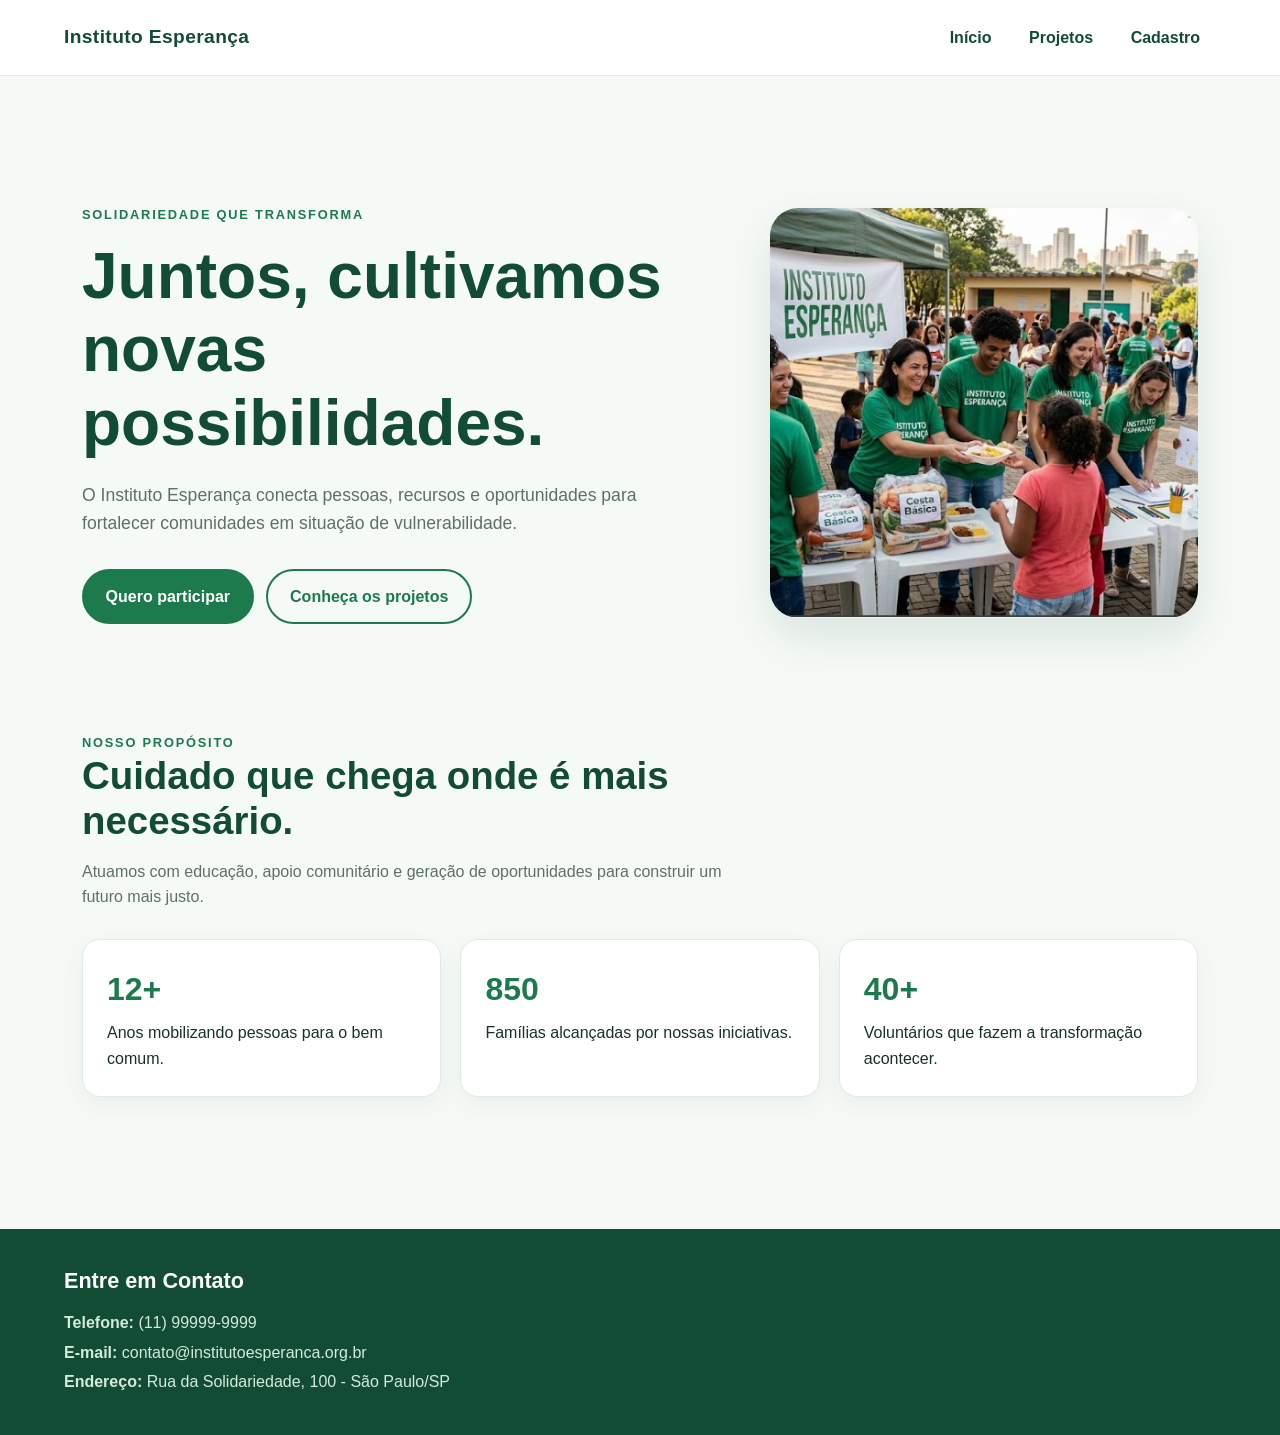
==== HTML/Index.html @ f422b2d6 "Subindo o projeto" ====
<!DOCTYPE html>
<html lang="pt-BR">
<head>
    <meta charset="UTF-8">
    <meta name="viewport" content="width=device-width, initial-scale=1.0">
    <title>Página inicial - Instituto Esperança</title>
    <link rel="stylesheet" href="../CSS/Estilo.css">
</head>
<body>
  <!-- A navegação é repetida nas páginas para manter o usuário sempre orientado. -->
  <nav class="nav" aria-label="Navegação principal">
      <a class="brand" href="Index.html">Instituto Esperança</a>
      <ul class="nav-list">
          <li><a href="Index.html">Início</a></li>
          <li><a href="Projetos.html">Projetos</a></li>
          <li><a href="Cadastro.html">Cadastro</a></li>
      </ul>
  </nav>
  <main class="page-shell">
      <!-- Hero apresenta a proposta do projeto e oferece os dois principais caminhos. -->
      <section class="hero">
          <div class="hero-copy">
              <span class="eyebrow">Solidariedade que transforma</span>
              <h1>Juntos, cultivamos novas possibilidades.</h1>
              <p>O Instituto Esperança conecta pessoas, recursos e oportunidades para fortalecer comunidades em situação de vulnerabilidade.</p>
              <div class="hero-actions">
                  <a class="button" href="Cadastro.html">Quero participar</a>
                  <a class="button secondary" href="Projetos.html">Conheça os projetos</a>
              </div>
          </div>
          <img class="hero-image" src="../images/ong.jpg" alt="Voluntários do Instituto Esperança realizando uma ação social">
      </section>

      <!-- Indicadores resumem o impacto e tornam a missão mais concreta para o visitante. -->
      <section class="section" aria-labelledby="missao">
          <div class="section-heading">
              <span class="eyebrow">Nosso propósito</span>
              <h2 id="missao">Cuidado que chega onde é mais necessário.</h2>
              <p>Atuamos com educação, apoio comunitário e geração de oportunidades para construir um futuro mais justo.</p>
          </div>
          <div class="about-grid">
              <article class="about-card"><strong>12+</strong><p>Anos mobilizando pessoas para o bem comum.</p></article>
              <article class="about-card"><strong>850</strong><p>Famílias alcançadas por nossas iniciativas.</p></article>
              <article class="about-card"><strong>40+</strong><p>Voluntários que fazem a transformação acontecer.</p></article>
          </div>
      </section>
  </main>
  <!-- O rodapé concentra os canais de contato institucionais. -->
  <footer class="footer">
     <section id="contato">
        <h2>Entre em Contato</h2>

        <p><strong>Telefone:</strong> (11) 99999-9999</p>
        <p><strong>E-mail:</strong> contato@institutoesperanca.org.br</p>
        <p><strong>Endereço:</strong> Rua da Solidariedade, 100 - São Paulo/SP</p>
    </section> 
    </footer>
  <script type="module" src="../scripts/main.js"></script>
</body>
</html>
---- CSS/Estilo.css ----
/* Variáveis centralizam a identidade visual para alterar o tema em um único lugar. */
:root {
    --green-900: #124c35;
    --green-700: #1d7a4d;
    --green-500: #2f9e63;
    --green-100: #e8f5ed;
    --cream: #f6faf7;
    --ink: #183229;
    --muted: #5e7168;
    --white: #ffffff;
    --shadow: 0 18px 45px rgba(18, 76, 53, 0.12);
}

/* Reset remove diferenças padrão do navegador e facilita o controle do layout. */
* {
    box-sizing: border-box;
    margin: 0;
    padding: 0;
}

html {
    scroll-behavior: smooth;
}

body {
    background: var(--cream);
    color: var(--ink);
    font-family: Arial, sans-serif;
    line-height: 1.6;
}

a {
    color: inherit;
}

.nav {
    /* Sticky mantém a navegação acessível durante a rolagem da página. */
    align-items: center;
    background: var(--white);
    border-bottom: 1px solid #dbece1;
    display: flex;
    justify-content: space-between;
    min-height: 76px;
    padding: 0 clamp(1.25rem, 5vw, 5rem);
    position: sticky;
    top: 0;
    z-index: 10;
}

.nav,
.footer {
    column-gap: clamp(1rem, 3vw, 3rem);
}

.brand {
    color: var(--green-900);
    font-size: 1.2rem;
    font-weight: 700;
    letter-spacing: .02em;
    text-decoration: none;
}

.nav-list {
    align-items: center;
    display: flex;
    gap: .35rem;
    list-style: none;
}

.nav-list a {
    border-radius: 999px;
    color: var(--green-900);
    display: block;
    font-weight: 700;
    padding: .65rem 1rem;
    text-decoration: none;
    transition: background .2s ease, color .2s ease;
}

.nav-list a:hover,
.nav-list a:focus-visible {
    /* O mesmo destaque atende mouse e teclado, melhorando a acessibilidade. */
    background: var(--green-100);
    color: var(--green-700);
}

.page-shell {
    /* A grade base de 12 colunas organiza todas as áreas macrossociais do site. */
    display: grid;
    gap: 0 clamp(1rem, 2.5vw, 2.5rem);
    grid-template-columns: repeat(12, minmax(0, 1fr));
    margin: 0 auto;
    max-width: 1180px;
    padding: clamp(2.5rem, 6vw, 5.5rem) clamp(1.25rem, 5vw, 2rem);
}

.hero {
    /* O hero ocupa as 12 colunas, dividindo texto e imagem em 7/5. */
    align-items: center;
    display: grid;
    gap: clamp(2rem, 5vw, 5rem);
    grid-column: 1 / -1;
    grid-template-columns: repeat(12, minmax(0, 1fr));
    min-height: 520px;
}

.hero-copy {
    grid-column: span 7;
}

.hero-image {
    grid-column: span 5;
}

.eyebrow {
    color: var(--green-700);
    font-size: .8rem;
    font-weight: 700;
    letter-spacing: .14em;
    text-transform: uppercase;
}

h1, h2, h3 {
    color: var(--green-900);
    line-height: 1.15;
}

h1 {
    font-size: clamp(2.4rem, 5vw, 4.6rem);
    margin: .8rem 0 1.25rem;
}

h2 {
    font-size: clamp(1.8rem, 3vw, 2.6rem);
    margin-bottom: 1rem;
}

h3 {
    font-size: 1.2rem;
    margin-bottom: .55rem;
}

.hero-copy p,
.section-heading p,
.about-copy p,
.project-card p,
.participation p {
    color: var(--muted);
}

.hero-copy p {
    font-size: 1.1rem;
    max-width: 600px;
}

.hero-actions {
    display: flex;
    flex-wrap: wrap;
    gap: .8rem;
    margin-top: 2rem;
}

.button {
    /* Links com aparência de botão mantêm a navegação simples e sem JavaScript. */
    background: var(--green-700);
    border: 2px solid var(--green-700);
    border-radius: 999px;
    color: var(--white);
    display: inline-block;
    font-weight: 700;
    padding: .8rem 1.35rem;
    text-decoration: none;
    transition: background .2s ease, transform .2s ease;
}

.button:hover,
.button:focus-visible {
    background: var(--green-900);
    border-color: var(--green-900);
    transform: translateY(-2px);
}

.button:focus,
button:focus {
    outline: 3px solid var(--green-500);
    outline-offset: 2px;
}

.button:active,
button:active {
    transform: scale(.98);
}

button:disabled,
.button[aria-disabled="true"] {
    cursor: not-allowed;
    opacity: .5;
}

.button.secondary {
    background: transparent;
    color: var(--green-700);
}

.hero-image {
    border-radius: 28px;
    box-shadow: var(--shadow);
    height: 410px;
    object-fit: cover;
    width: 100%;
}

.section {
    grid-column: 1 / -1;
    padding: 3.5rem 0;
}

.section-heading {
    margin-bottom: 1.8rem;
    max-width: 680px;
}

.page-shell > .section-heading {
    grid-column: 1 / -1;
    width: 100%;
}

.about-grid,
.project-grid {
    /* Cards repetíveis permitem adicionar novos conteúdos sem mudar a estrutura visual. */
    display: grid;
    gap: 1.2rem;
    grid-template-columns: repeat(12, minmax(0, 1fr));
}

.about-card,
.project-card,
.contact-card {
    background: var(--white);
    border: 1px solid #dbece1;
    border-radius: 18px;
    box-shadow: 0 8px 24px rgba(18, 76, 53, .06);
    padding: 1.5rem;
}

.about-card,
.project-card {
    grid-column: span 4;
}

.about-card strong {
    color: var(--green-700);
    display: block;
    font-size: 2rem;
    margin-bottom: .35rem;
}

.project-grid {
    grid-template-columns: repeat(12, minmax(0, 1fr));
}

.project-card {
    border-top: 4px solid var(--green-500);
}

.badge {
    background: var(--green-100);
    border-radius: 999px;
    color: var(--green-700);
    display: inline-block;
    font-size: .75rem;
    font-weight: 700;
    margin-bottom: .8rem;
    padding: .3rem .7rem;
}

.badge-success {
    background: var(--green-700);
    color: var(--white);
}

.badge-warning {
    background: var(--green-500);
    color: var(--white);
}

.badge-info {
    background: var(--green-100);
    color: var(--green-700);
}

.project-card p {
    font-size: .96rem;
}

.participation {
    background: var(--green-900);
    border-radius: 24px;
    color: var(--white);
    margin-top: 2rem;
    padding: clamp(1.5rem, 4vw, 3rem);
}

.participation {
    grid-column: 1 / -1;
}

.participation h2,
.participation p {
    color: var(--white);
}

.participation .button {
    background: var(--white);
    border-color: var(--white);
    color: var(--green-900);
    margin-top: 1.2rem;
}

.footer {
    display: grid;
    grid-template-columns: repeat(12, minmax(0, 1fr));
    background: var(--green-900);
    color: var(--white);
    padding: 2.5rem max(1.25rem, 5vw);
}

.footer section {
    grid-column: 1 / -1;
}

.footer h2,
.footer p {
    color: var(--white);
}

.footer h2 {
    font-size: 1.35rem;
}

.footer p {
    color: #d5eadc;
    margin-top: .25rem;
}

.mainCadastro {
    /* O formulário usa o mesmo sistema de cores, sombras e bordas das outras páginas. */
    background: var(--white);
    border: 1px solid #dbece1;
    border-radius: 22px;
    box-shadow: var(--shadow);
    display: grid;
    gap: 0 clamp(1rem, 2.5vw, 2.5rem);
    grid-template-columns: repeat(12, minmax(0, 1fr));
    margin: clamp(2rem, 5vw, 4rem) auto;
    max-width: 900px;
    padding: clamp(1.4rem, 4vw, 3rem);
}

.mainCadastro > h1,
.mainCadastro > p,
.mainCadastro > .form-feedback,
.mainCadastro > form {
    grid-column: 1 / -1;
}

.mainCadastro h1 {
    font-size: clamp(2rem, 4vw, 3rem);
    text-align: center;
}

.mainCadastro > p {
    color: var(--muted);
    margin: .8rem auto 2rem;
    max-width: 620px;
    text-align: center;
}

fieldset {
    background: var(--cream);
    border: 1px solid #dbece1;
    border-radius: 14px;
    margin-bottom: 1.25rem;
    padding: clamp(1rem, 3vw, 1.5rem);
}

legend {
    color: var(--green-700);
    font-weight: 700;
    padding: 0 .5rem;
}

form {
    display: flex;
    flex-direction: column;
}

label {
    font-weight: 700;
    margin: .7rem 0 .35rem;
}

input,
select {
    /* font: inherit mantém os campos coerentes com a tipografia do restante do site. */
    background: var(--white);
    border: 1px solid #b9cec1;
    border-radius: 9px;
    color: var(--ink);
    font: inherit;
    padding: .75rem .85rem;
    width: 100%;
}

input:focus,
select:focus {
    border-color: var(--green-500);
    box-shadow: 0 0 0 3px rgba(47, 158, 99, .18);
    outline: none;
}

input:valid,
select:valid {
    border-color: var(--green-700);
}

input:invalid,
select:invalid {
    border-color: #b94a48;
}

input:focus:valid,
input:focus:invalid,
select:focus:valid,
select:focus:invalid {
    border-color: var(--green-500);
}

.radio-group {
    display: flex;
    flex-wrap: wrap;
    gap: 1.5rem;
}

.radio-group label {
    align-items: center;
    display: flex;
    gap: .5rem;
}

.radio-group input {
    accent-color: var(--green-700);
    width: auto;
}

.buttons {
    display: flex;
    flex-wrap: wrap;
    gap: .8rem;
    justify-content: center;
    margin-top: .5rem;
}

button {
    background: var(--green-700);
    border: 0;
    border-radius: 999px;
    color: var(--white);
    cursor: pointer;
    font: inherit;
    font-weight: 700;
    padding: .8rem 1.5rem;
}

button:hover:not(:disabled) {
    background: var(--green-900);
}

button[type="submit"] {
    background: var(--green-700);
    color: var(--white);
}

button[type="submit"]:hover {
    background: var(--green-900);
}

button[type="reset"] {
    background: #e7f0ea;
    color: var(--green-900);
}

button[type="submit"]:hover,
button[type="reset"]:hover {
    background: var(--green-900);
    color: var(--white);
}

.form-feedback {
    /* Fica oculto até o JavaScript adicionar a classe .visible após o envio válido. */
    background: var(--green-100);
    border-radius: 10px;
    color: var(--green-900);
    display: none;
    margin-bottom: 1.25rem;
    padding: .9rem 1rem;
}

.form-feedback.visible {
    display: block;
}

.alert,
.toast {
    border-radius: 12px;
    padding: 1rem 1.1rem;
}

.alert {
    margin: 1rem 0;
}

.alert-success,
.toast-success {
    background: var(--green-100);
    border: 1px solid var(--green-500);
    color: var(--green-900);
}

.alert-warning,
.toast-warning {
    background: var(--green-500);
    color: var(--white);
}

.alert-error,
.toast-error {
    background: var(--green-900);
    color: var(--white);
}

.alert-info {
    background: var(--white);
    border: 1px solid var(--green-700);
    color: var(--green-700);
}

.toast {
    box-shadow: var(--shadow);
    position: fixed;
    right: 20px;
    top: 20px;
    z-index: 30;
}

.modal-overlay {
    align-items: center;
    background: rgba(0, 0, 0, .6);
    display: flex;
    inset: 0;
    justify-content: center;
    padding: 1.25rem;
    position: fixed;
    z-index: 20;
}

.modal-overlay[hidden] {
    display: none;
}

.modal {
    background: var(--white);
    border-radius: 18px;
    box-shadow: var(--shadow);
    max-width: 460px;
    padding: 2rem;
    width: 100%;
}

.modal-content {
    color: var(--muted);
    margin: 1rem 0 1.5rem;
}

.modal-actions {
    display: flex;
    gap: .8rem;
    justify-content: flex-end;
}

.demo-section {
    grid-column: 1 / -1;
}

.demo-section h2 {
    margin-top: 2rem;
}

.demo-buttons {
    display: flex;
    flex-wrap: wrap;
    gap: .8rem;
    margin-top: 1rem;
}

.demo-form {
    background: var(--white);
    border: 1px solid #dbece1;
    border-radius: 18px;
    display: grid;
    gap: .8rem;
    max-width: 620px;
    padding: 1.5rem;
}

@media (max-width: 1200px) {
    .page-shell {
        padding-left: clamp(1.25rem, 4vw, 3rem);
        padding-right: clamp(1.25rem, 4vw, 3rem);
    }
}

@media (max-width: 992px) {
    .hero-copy,
    .hero-image {
        grid-column: span 6;
    }

    .about-card,
    .project-card {
        grid-column: span 6;
    }
}

@media (max-width: 760px) {
    /* Adapta navegação e cria uma composição vertical em tablets e celulares. */
    .nav {
        align-items: flex-start;
        flex-direction: column;
        gap: .5rem;
        padding-bottom: .7rem;
        padding-top: .7rem;
    }

    .nav-list {
        flex-wrap: wrap;
    }

    .hero {
        gap: 2rem;
    }

    .hero-copy,
    .hero-image,
    .about-card,
    .project-card {
        grid-column: 1 / -1;
    }

    .hero {
        min-height: 0;
    }

    .hero-image {
        height: 280px;
    }
}

@media (max-width: 576px) {
    .page-shell {
        gap: 0;
        padding-bottom: 3rem;
        padding-top: 3rem;
    }

    .section {
        padding: 2.5rem 0;
    }

    .about-grid,
    .project-grid {
        gap: 1rem;
    }

    .about-card,
    .project-card {
        padding: 1.25rem;
    }
}

@media (max-width: 400px) {
    .nav-list {
        align-items: stretch;
        flex-direction: column;
        width: 100%;
    }

    .nav-list a {
        padding-left: .75rem;
        padding-right: .75rem;
    }

    .hero-actions,
    .buttons {
        align-items: stretch;
        flex-direction: column;
    }

    .button,
    button {
        text-align: center;
        width: 100%;
    }
}
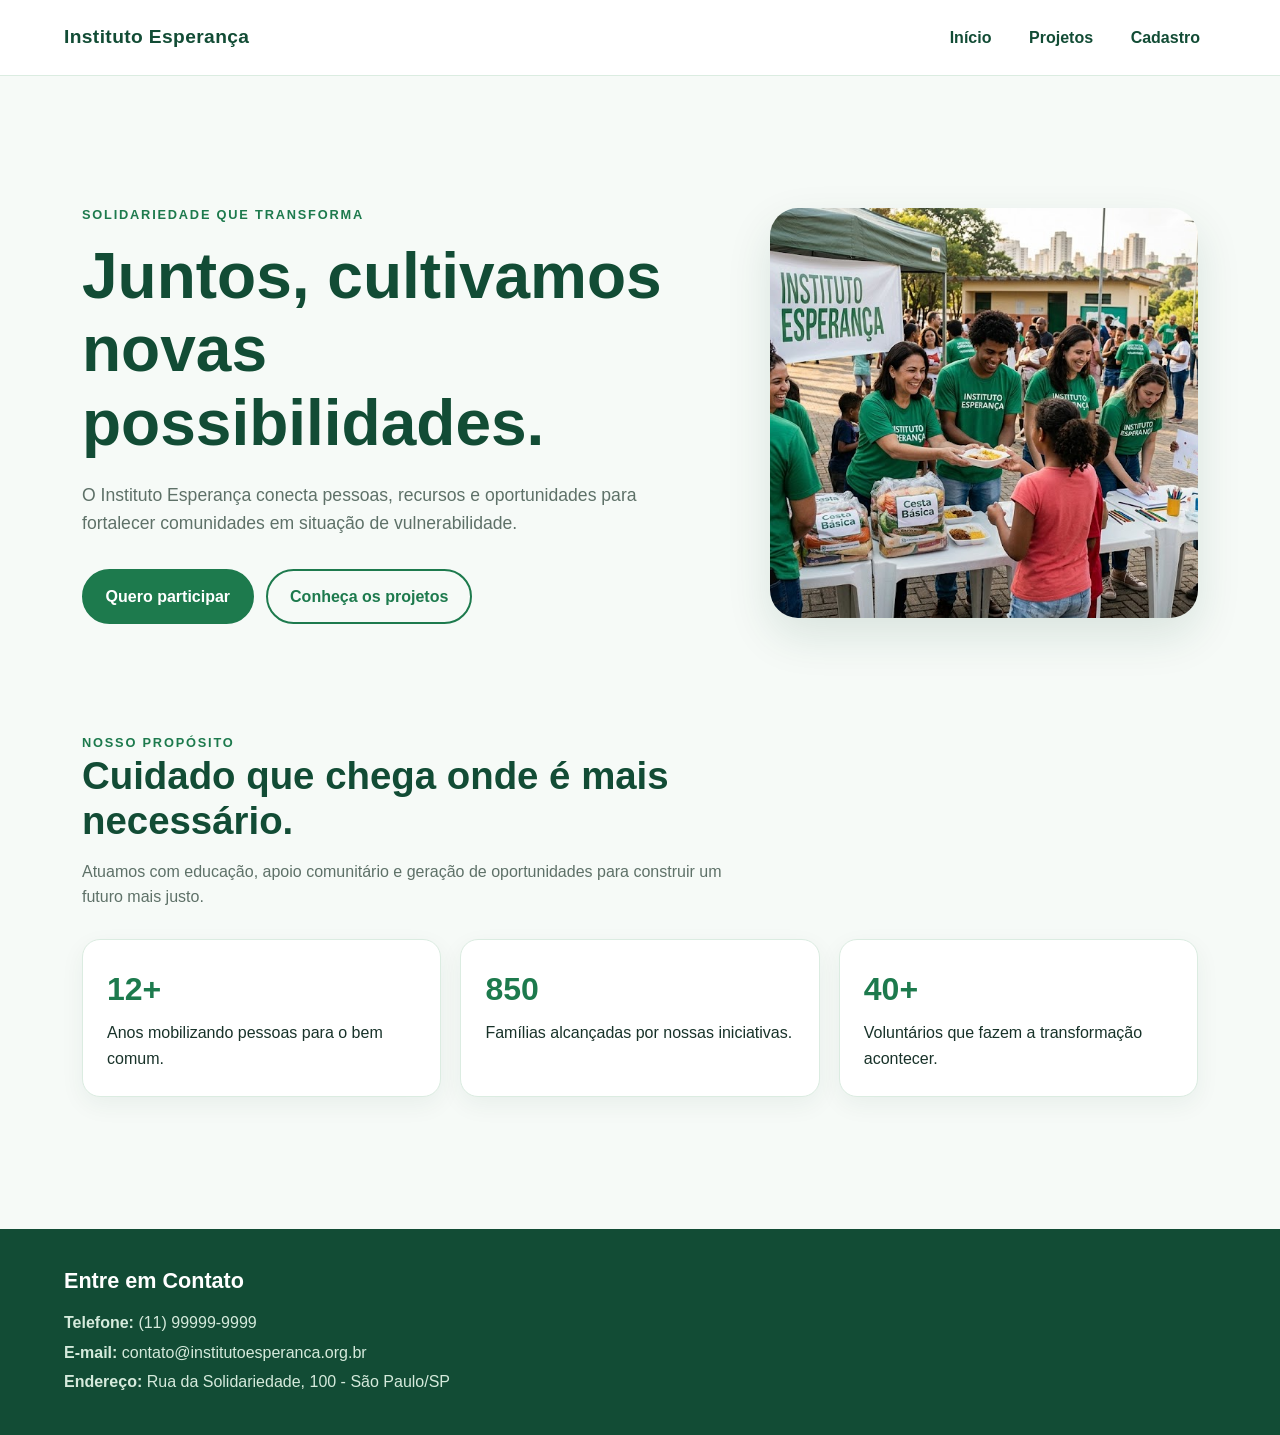
==== commit 335e0d70: "feat: atualiza imagem da página inicial" ====
--- a/HTML/Index.html
+++ b/HTML/Index.html
@@ -28,7 +28,7 @@
                   <a class="button secondary" href="Projetos.html">Conheça os projetos</a>
               </div>
           </div>
-          <img class="hero-image" src="../images/ong.jpg" alt="Voluntários do Instituto Esperança realizando uma ação social">
+          <img class="hero-image" src="../Imagens/Ong.jpg" alt="Voluntários do Instituto Esperança realizando uma ação social">
       </section>
 
       <!-- Indicadores resumem o impacto e tornam a missão mais concreta para o visitante. -->
